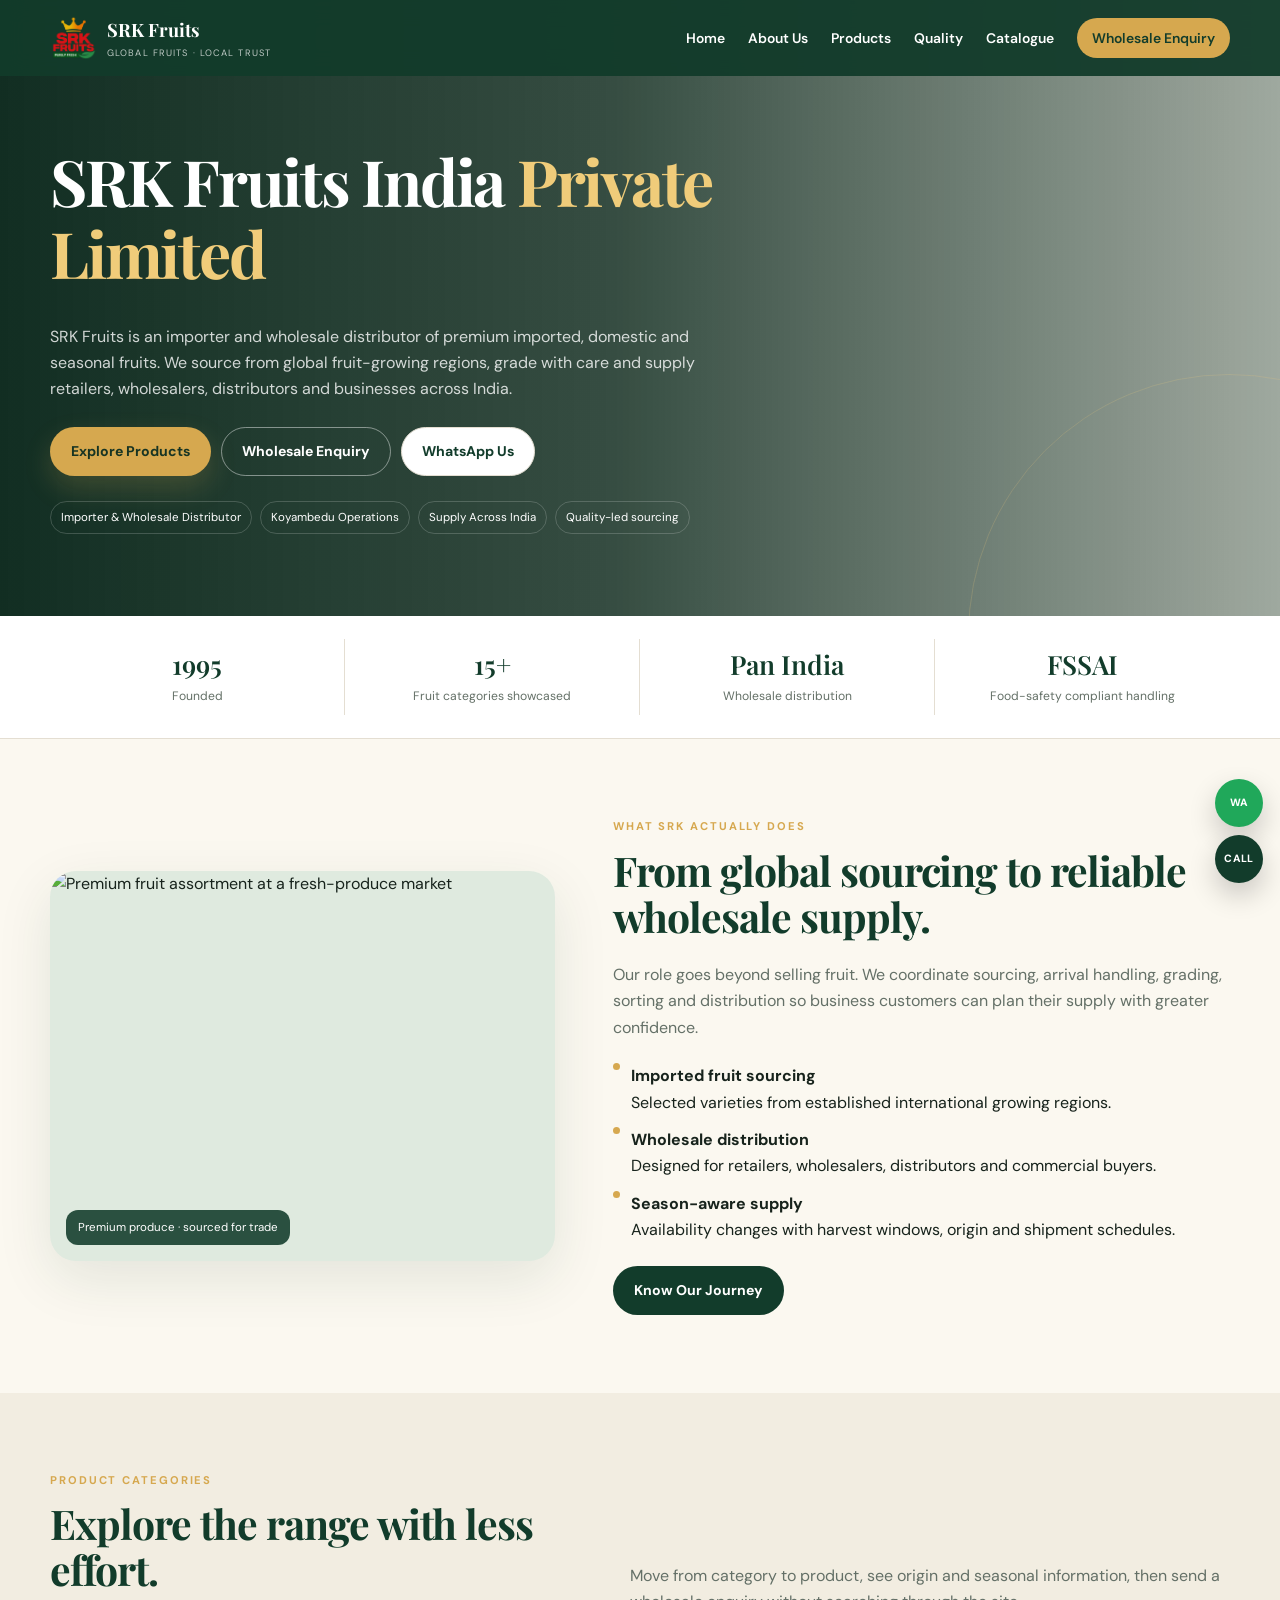
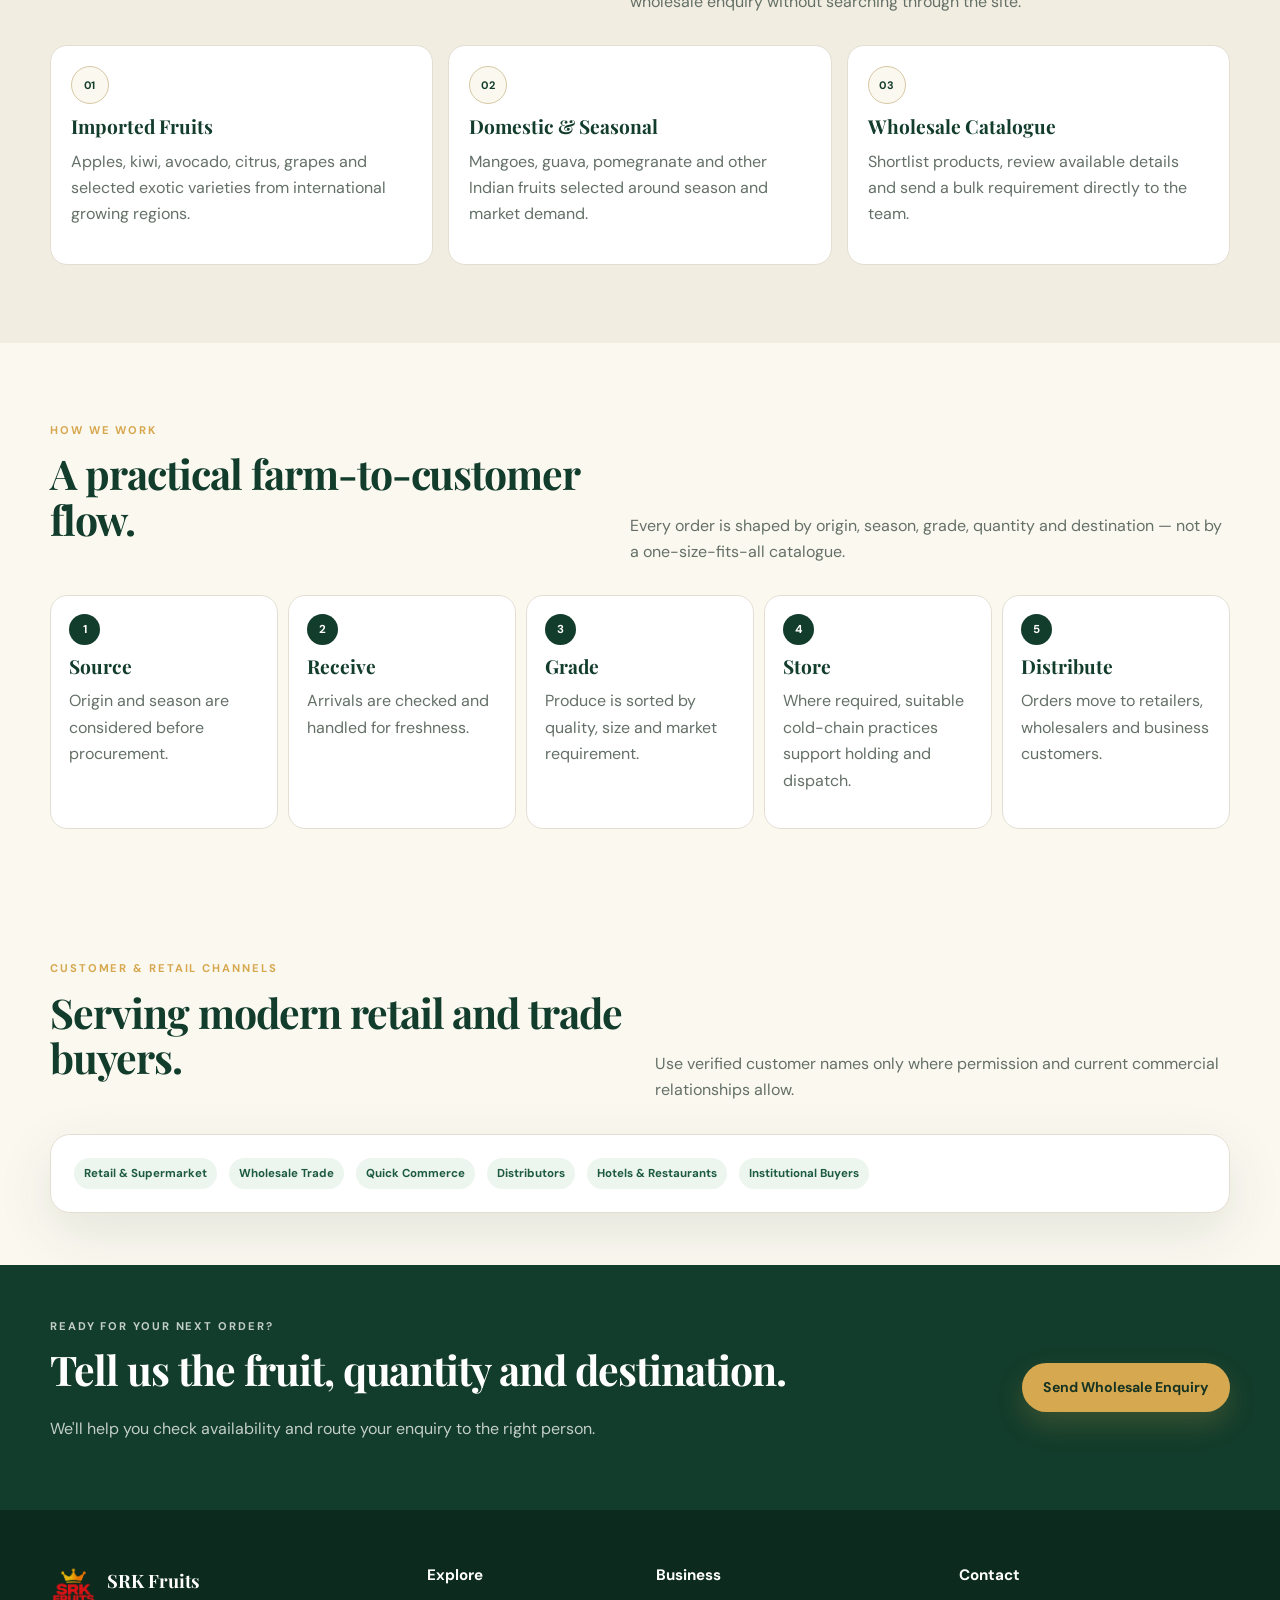
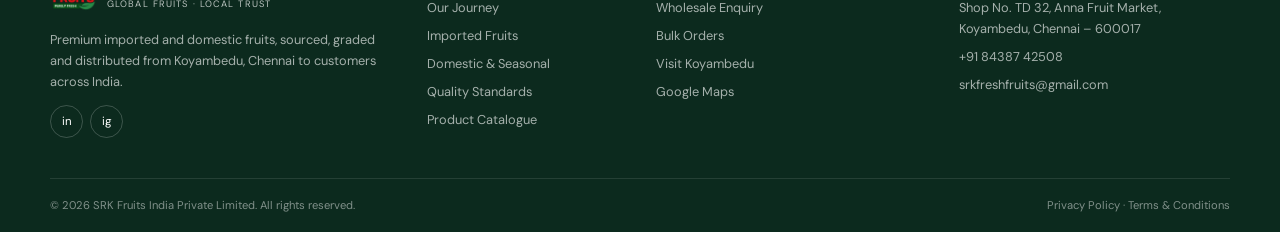
==== index.html @ 696b1a84 "inital commit" ====
<!doctype html><html lang="en"><head><meta charset="utf-8"><meta name="viewport" content="width=device-width,initial-scale=1"><title>Premium Fruit Importer & Wholesale Distributor | SRK Fruits India</title><meta name="description" content="SRK Fruits India Private Limited — premium imported and domestic fruit importer and wholesale distributor from Koyambedu, Chennai."><link rel="stylesheet" href="css.css"><script type="application/ld+json">{"@context":"https://schema.org","@type":"Organization","name":"SRK Fruits India Private Limited","url":"https://srkfreshfruits.com/","email":"srkfreshfruits@gmail.com","telephone":"+91 84387 42508","foundingDate":"1995","address":{"@type":"PostalAddress","streetAddress":"Shop No. TD 32, Anna Fruit Market, Koyambedu","addressLocality":"Chennai","postalCode":"600017","addressRegion":"Tamil Nadu","addressCountry":"IN"},"sameAs":["https://www.linkedin.com/company/srk-fruits/","https://www.instagram.com/srkfreshfruits/"]}</script></head><body>
<header class="header" id="header">
 <div class="container nav">
  <a class="logo" href="index.html"><img src="assets/srk_logo.png" alt="SRK Fruits India logo"><div><strong>SRK Fruits</strong><span>Global Fruits · Local Trust</span></div></a>
  <button class="menu" id="menu" aria-label="Open menu">MENU</button>
  <nav class="links" id="links">
   <a href="index.html">Home</a><a href="about.html">About Us</a><a href="products.html">Products</a><a href="quality.html">Quality</a><a href="catalogue.html">Catalogue</a><a href="contact.html" class="nav-cta">Wholesale Enquiry</a>
  </nav>
 </div>
</header>
<main>
<section class="hero">
 <div class="container">
     
  <h1 class="reveal">SRK Fruits India <em>Private Limited</em> </h1>
  
  <p class="lead reveal">SRK Fruits is an importer and wholesale distributor of premium imported, domestic and seasonal fruits. We source from global fruit-growing regions, grade with care and supply retailers, wholesalers, distributors and businesses across India.</p>
  <div class="hero-actions reveal"><a class="btn btn-primary" href="products.html">Explore Products</a><a class="btn btn-outline" href="contact.html">Wholesale Enquiry</a><a class="btn btn-light" href="https://wa.me/918438742508?text=Hello%20SRK%20Fruits%2C%20I%20need%20a%20fruit%20quotation." target="_blank" rel="noopener">WhatsApp Us</a></div>
  <div class="hero-meta reveal"><span>Importer & Wholesale Distributor</span><span>Koyambedu Operations</span><span>Supply Across India</span><span>Quality-led sourcing</span></div>
 </div>
</section>
<section class="stat-strip"><div class="container stats">
 <div class="stat"><strong>1995</strong><span>Founded</span></div><div class="stat"><strong>15+</strong><span>Fruit categories showcased</span></div><div class="stat"><strong>Pan India</strong><span>Wholesale distribution</span></div><div class="stat"><strong>FSSAI</strong><span>Food-safety compliant handling</span></div>
</div></section>
<section class="section"><div class="container feature">
 <div class="photo-panel reveal float-in"><img src="https://p2.piqsels.com/preview/326/394/519/fruit-market-red-green-organic.jpg" alt="Premium fruit assortment at a fresh-produce market" loading="lazy"><div class="photo-caption">Premium produce · sourced for trade</div></div>
 <div class="reveal"><p class="eyebrow">What SRK actually does</p><h2>From global sourcing to reliable wholesale supply.</h2><p>Our role goes beyond selling fruit. We coordinate sourcing, arrival handling, grading, sorting and distribution so business customers can plan their supply with greater confidence.</p><ul class="checks"><li><b></b><span><strong>Imported fruit sourcing</strong><br>Selected varieties from established international growing regions.</span></li><li><b></b><span><strong>Wholesale distribution</strong><br>Designed for retailers, wholesalers, distributors and commercial buyers.</span></li><li><b></b><span><strong>Season-aware supply</strong><br>Availability changes with harvest windows, origin and shipment schedules.</span></li></ul><a class="btn btn-dark" href="about.html">Know Our Journey</a></div>
 </div></section>
<section class="section alt"><div class="container"><div class="section-head"><div><p class="eyebrow">Product categories</p><h2>Explore the range with less effort.</h2></div><p class="lead">Move from category to product, see origin and seasonal information, then send a wholesale enquiry without searching through the site.</p></div>
 <div class="icon-grid"><a class="icon-card reveal" href="products.html#imported"><div class="icon">01</div><h3>Imported Fruits</h3><p>Apples, kiwi, avocado, citrus, grapes and selected exotic varieties from international growing regions.</p></a><a class="icon-card reveal" href="products.html#domestic"><div class="icon">02</div><h3>Domestic & Seasonal</h3><p>Mangoes, guava, pomegranate and other Indian fruits selected around season and market demand.</p></a><a class="icon-card reveal" href="catalogue.html"><div class="icon">03</div><h3>Wholesale Catalogue</h3><p>Shortlist products, review available details and send a bulk requirement directly to the team.</p></a></div>
 </div></section>
<section class="section"><div class="container"><div class="section-head"><div><p class="eyebrow">How we work</p><h2>A practical farm-to-customer flow.</h2></div><p class="lead">Every order is shaped by origin, season, grade, quantity and destination — not by a one-size-fits-all catalogue.</p></div><div class="process"><div class="step reveal"><i>1</i><h3>Source</h3><p>Origin and season are considered before procurement.</p></div><div class="step reveal"><i>2</i><h3>Receive</h3><p>Arrivals are checked and handled for freshness.</p></div><div class="step reveal"><i>3</i><h3>Grade</h3><p>Produce is sorted by quality, size and market requirement.</p></div><div class="step reveal"><i>4</i><h3>Store</h3><p>Where required, suitable cold-chain practices support holding and dispatch.</p></div><div class="step reveal"><i>5</i><h3>Distribute</h3><p>Orders move to retailers, wholesalers and business customers.</p></div></div></div></section>
<section class="section compact"><div class="container"><div class="section-head"><div><p class="eyebrow">Customer & retail channels</p><h2>Serving modern retail and trade buyers.</h2></div><p class="lead">Use verified customer names only where permission and current commercial relationships allow.</p></div><div class="card card-pad"><div style="display:flex;flex-wrap:wrap;gap:12px;align-items:center"><span class="badge">Retail & Supermarket</span><span class="badge">Wholesale Trade</span><span class="badge">Quick Commerce</span><span class="badge">Distributors</span><span class="badge">Hotels & Restaurants</span><span class="badge">Institutional Buyers</span></div></div></div></section><section class="split-band section compact"><div class="container feature" style="grid-template-columns:1fr auto;gap:35px"><div><p class="eyebrow">Ready for your next order?</p><h2>Tell us the fruit, quantity and destination.</h2><p>We'll help you check availability and route your enquiry to the right person.</p></div><div><a class="btn btn-primary" href="contact.html">Send Wholesale Enquiry</a></div></div></section>
</main>
<footer class="footer">
 <div class="container">
  <div class="footer-grid">
   <div><a class="logo" href="index.html"><img src="assets/srk_logo.png" alt="SRK Fruits logo"><div><strong>SRK Fruits</strong><span>Global Fruits · Local Trust</span></div></a><p style="margin-top:16px">Premium imported and domestic fruits, sourced, graded and distributed from Koyambedu, Chennai to customers across India.</p><div class="social"><a href="https://www.linkedin.com/company/srk-fruits/" target="_blank" rel="noopener">in</a><a href="https://www.instagram.com/srkfreshfruits/" target="_blank" rel="noopener">ig</a></div></div>
   <div><h4>Explore</h4><ul><li><a href="about.html">Our Journey</a></li><li><a href="products.html">Imported Fruits</a></li><li><a href="products.html#domestic">Domestic & Seasonal</a></li><li><a href="quality.html">Quality Standards</a></li><li><a href="catalogue.html">Product Catalogue</a></li></ul></div>
   <div><h4>Business</h4><ul><li><a href="contact.html">Wholesale Enquiry</a></li><li><a href="contact.html#bulk">Bulk Orders</a></li><li><a href="contact.html#location">Visit Koyambedu</a></li><li><a href="https://www.google.com/maps?q=Shop+No.+TD+32,+Anna+Fruit+Market,+Koyambedu,+Chennai+600017" target="_blank" rel="noopener">Google Maps</a></li></ul></div>
   <div><h4>Contact</h4><ul><li>Shop No. TD 32, Anna Fruit Market,<br>Koyambedu, Chennai – 600017</li><li><a href="tel:+918438742508">+91 84387 42508</a></li><li><a href="mailto:srkfreshfruits@gmail.com">srkfreshfruits@gmail.com</a></li></ul></div>
  </div>
  <div class="footer-bottom"><span>© <span id="year"></span> SRK Fruits India Private Limited. All rights reserved.</span><span><a href="privacy.html">Privacy Policy</a> · <a href="terms.html">Terms & Conditions</a></span></div>
 </div>
</footer>
<div class="float-actions"><a class="float wa" href="https://wa.me/918438742508?text=Hello%20SRK%20Fruits%2C%20I%20would%20like%20to%20make%20a%20wholesale%20enquiry." target="_blank" rel="noopener" aria-label="WhatsApp">WA</a><a class="float call" href="tel:+918438742508" aria-label="Call">CALL</a></div>

<script>
const header=document.getElementById('header'); const menu=document.getElementById('menu'); const links=document.getElementById('links');
window.addEventListener('scroll',()=>header.classList.toggle('scrolled',scrollY>20),{passive:true});
menu?.addEventListener('click',()=>links.classList.toggle('open'));
document.querySelectorAll('.reveal').forEach(el=>{const o=new IntersectionObserver(es=>es.forEach(e=>{if(e.isIntersecting){e.target.classList.add('show');o.unobserve(e.target)}}),{threshold:.12});o.observe(el)});
document.getElementById('year').textContent=new Date().getFullYear();
</script>
</body></html>
---- css.css ----
@import url('https://fonts.googleapis.com/css2?family=DM+Sans:wght@400;500;600;700&family=Playfair+Display:wght@500;600;700&display=swap');

:root{
 --green:#123c2b;--green-2:#1d5b3f;--green-3:#2e7d58;--gold:#d6a84f;--gold-2:#f0cc7a;
 --cream:#fbf8f0;--cream-2:#f2ede1;--ink:#17231c;--muted:#647067;--white:#fff;--line:#e4ded2;
 --shadow:0 18px 55px rgba(18,60,43,.10);--radius:20px;--max:1180px
}
*{box-sizing:border-box}html{scroll-behavior:smooth}body{margin:0;background:var(--cream);color:var(--ink);font-family:"DM Sans",system-ui,sans-serif;line-height:1.65;overflow-x:hidden}
main{animation:pageIn .65s ease both}body:before{content:"";position:fixed;inset:0;pointer-events:none;opacity:.035;background-image:radial-gradient(#123c2b .6px,transparent .6px);background-size:16px 16px;z-index:-1}
img{max-width:100%;display:block}a{text-decoration:none;color:inherit}.container{width:min(var(--max),calc(100% - 40px));margin:auto}
/* Type is intentionally restrained for a more premium, editorial look. */
h1,h2,h3,h4{font-family:"Playfair Display",Georgia,serif;line-height:1.12;color:var(--green);margin:0 0 .55em}
h1{font-size:clamp(2.45rem,5vw,4.35rem);letter-spacing:-.035em}h2{font-size:clamp(1.85rem,3.2vw,2.65rem);letter-spacing:-.025em}h3{font-size:1.2rem}p{margin:.2em 0 1em;color:var(--muted)}
.eyebrow{text-transform:uppercase;letter-spacing:.17em;font-size:.7rem;font-weight:700;color:var(--gold);margin:0 0 .75rem}.section{padding:78px 0}.section.compact{padding:52px 0}.alt{background:var(--cream-2)}
.center{text-align:center}.lead{font-size:1rem;max-width:720px}.small{font-size:.84rem}.muted{color:var(--muted)}
.btn{display:inline-flex;align-items:center;justify-content:center;gap:8px;padding:12px 20px;border-radius:999px;font-weight:700;font-size:.88rem;border:1px solid transparent;transition:transform .25s ease,box-shadow .25s ease,background .25s ease}
.btn:hover{transform:translateY(-3px)}.btn-primary{background:var(--gold);color:#173423;box-shadow:0 12px 28px rgba(214,168,79,.2)}.btn-primary:hover{box-shadow:0 16px 32px rgba(214,168,79,.28)}.btn-dark{background:var(--green);color:#fff}.btn-outline{border-color:rgba(255,255,255,.45);color:#fff}.btn-light{background:#fff;color:var(--green);border-color:var(--line)}
.badge{display:inline-flex;align-items:center;padding:6px 10px;border-radius:999px;background:#edf5ef;color:var(--green-2);font-size:.72rem;font-weight:700}
/* Header */
.header{position:fixed;top:0;left:0;right:0;z-index:1000;background:rgba(18,60,43,.95);backdrop-filter:blur(12px);transition:background .3s,box-shadow .3s,transform .3s}.header.scrolled{background:rgba(251,248,240,.96);box-shadow:0 8px 28px rgba(0,0,0,.07)}
.nav{height:76px;display:flex;align-items:center;justify-content:space-between;gap:25px}.logo{display:flex;align-items:center;gap:9px;color:#fff}.header.scrolled .logo{color:var(--green)}.logo img{width:48px;height:48px;object-fit:contain}.logo strong{font-family:"Playfair Display";font-size:1.15rem}.logo span{display:block;font-size:.58rem;letter-spacing:.12em;text-transform:uppercase;opacity:.72}
.links{display:flex;align-items:center;gap:23px;color:#fff;font-weight:600;font-size:.87rem}.header.scrolled .links{color:var(--green)}.links a{position:relative}.links a:not(.nav-cta):after{content:"";position:absolute;left:0;right:100%;bottom:-6px;height:1.5px;background:var(--gold);transition:.25s}.links a:hover:after{right:0}.nav-cta{padding:9px 15px;border-radius:999px;background:var(--gold);color:var(--green)!important}
.menu{display:none;border:0;background:none;color:#fff;font:700 .7rem "DM Sans";letter-spacing:.12em;text-transform:uppercase;padding:8px}.header.scrolled .menu{color:var(--green)}
/* Hero */
.hero{position:relative;padding:145px 0 82px;background:linear-gradient(90deg,rgba(10,39,27,.97) 0%,rgba(10,39,27,.82) 48%,rgba(10,39,27,.38) 100%),url('https://p2.piqsels.com/preview/326/394/519/fruit-market-red-green-organic.jpg') center/cover no-repeat;min-height:610px;display:flex;align-items:center;overflow:hidden}
.hero:after{content:"";position:absolute;width:520px;height:520px;border:1px solid rgba(240,204,122,.18);border-radius:50%;right:-210px;bottom:-280px;animation:spinSlow 22s linear infinite}.hero .container{position:relative;z-index:1}.hero .eyebrow{color:var(--gold-2)}.hero h1{color:#fff;max-width:730px}.hero h1 em{color:var(--gold-2);font-style:normal}.hero p{color:rgba(255,255,255,.8);max-width:670px}.hero-actions{display:flex;gap:10px;flex-wrap:wrap;margin-top:24px}.hero-meta{display:flex;flex-wrap:wrap;gap:8px;margin-top:25px}.hero-meta span{padding:6px 10px;border:1px solid rgba(255,255,255,.18);border-radius:999px;color:#fff;font-size:.72rem}
/* Grids/cards */
.grid{display:grid;gap:22px}.grid-2{grid-template-columns:repeat(2,1fr)}.grid-3{grid-template-columns:repeat(3,1fr)}.grid-4{grid-template-columns:repeat(4,1fr)}
.card{background:#fff;border:1px solid var(--line);border-radius:var(--radius);box-shadow:var(--shadow);overflow:hidden;transition:transform .35s ease,box-shadow .35s ease}.card:hover{transform:translateY(-5px);box-shadow:0 24px 65px rgba(18,60,43,.14)}.card-pad{padding:23px}.card p:last-child{margin-bottom:0}
.section-head{display:flex;justify-content:space-between;align-items:end;gap:25px;margin-bottom:30px}.section-head .lead{margin:0;max-width:600px}
.stat-strip{background:#fff;border-bottom:1px solid var(--line)}.stats{display:grid;grid-template-columns:repeat(4,1fr);padding:23px 0}.stat{padding:7px 18px;text-align:center;border-right:1px solid var(--line)}.stat:last-child{border:0}.stat strong{display:block;font:600 1.65rem "Playfair Display";color:var(--green)}.stat span{font-size:.76rem;color:var(--muted)}
.feature{display:grid;grid-template-columns:.9fr 1.1fr;gap:58px;align-items:center}.photo-panel{min-height:390px;border-radius:26px;overflow:hidden;position:relative;background:#dfeadf;box-shadow:var(--shadow)}.photo-panel img{width:100%;height:100%;object-fit:cover;transition:transform .8s cubic-bezier(.2,.7,.2,1)}.photo-panel:hover img{transform:scale(1.045)}.photo-panel .photo-caption{position:absolute;bottom:16px;left:16px;background:rgba(18,60,43,.88);color:#fff;padding:8px 12px;border-radius:12px;font-size:.72rem}
.checks{display:grid;gap:11px;margin:22px 0;padding:0;list-style:none}.checks li{display:flex;gap:11px;align-items:flex-start}.checks b{width:7px;height:7px;border-radius:50%;background:var(--gold);display:block;flex:0 0 7px;margin-top:.55em;font-size:0}
.icon-grid{display:grid;grid-template-columns:repeat(3,1fr);gap:15px}.icon-card{padding:20px;border:1px solid var(--line);border-radius:17px;background:#fff;transition:transform .3s,box-shadow .3s,border-color .3s}.icon-card:hover{transform:translateY(-5px);box-shadow:var(--shadow);border-color:#d7c7a4}.icon{width:38px;height:38px;border-radius:50%;border:1px solid #d7c7a4;background:#fbf8f0;display:grid;place-items:center;color:var(--green);font-size:.68rem;font-weight:700;letter-spacing:.08em;margin-bottom:12px}
.split-band{background:var(--green);color:#fff}.split-band h2{color:#fff}.split-band p{color:rgba(255,255,255,.75)}
/* Products */
.product-card{background:#fff;border:1px solid var(--line);border-radius:18px;overflow:hidden;transition:transform .35s,box-shadow .35s}.product-card:hover{transform:translateY(-6px);box-shadow:var(--shadow)}.product-img{height:205px;background:#f7f3e8;display:grid;place-items:center;position:relative;overflow:hidden}.product-img img{width:100%;height:100%;object-fit:cover;transition:transform .7s}.product-card:hover .product-img img{transform:scale(1.05)}.origin{position:absolute;top:11px;left:11px;background:rgba(18,60,43,.92);color:#fff;border-radius:999px;padding:5px 8px;font-size:.65rem;font-weight:700}.product-body{padding:16px}.product-body h3{font-size:1.08rem;margin-bottom:4px}.product-meta{display:flex;justify-content:space-between;gap:10px;font-size:.72rem;color:var(--muted);margin:7px 0 12px}.filters{display:flex;gap:8px;flex-wrap:wrap;margin-bottom:22px}.filter{border:1px solid var(--line);background:#fff;border-radius:999px;padding:7px 12px;cursor:pointer;font:600 .75rem "DM Sans";color:var(--green);transition:.2s}.filter.active{background:var(--green);color:#fff;border-color:var(--green)}
.country{padding:22px;border-radius:17px;background:#fff;border:1px solid var(--line);text-align:center}.country strong{display:block;color:var(--green);font-size:.98rem}.country span{font-size:.74rem;color:var(--muted)}
.process{display:grid;grid-template-columns:repeat(5,1fr);gap:10px}.step{padding:18px;background:#fff;border:1px solid var(--line);border-radius:17px;position:relative}.step i{display:grid;place-items:center;width:31px;height:31px;border-radius:50%;background:var(--green);color:#fff;font-style:normal;font-weight:700;font-size:.72rem;margin-bottom:11px}
/* About timeline */
.journey{position:relative;margin-top:20px}.journey:before{content:"";position:absolute;left:18px;top:10px;bottom:10px;width:1px;background:#d8c9aa}.journey-item{position:relative;padding:0 0 28px 58px}.journey-item:last-child{padding-bottom:0}.journey-dot{position:absolute;left:11px;top:4px;width:15px;height:15px;border-radius:50%;background:var(--gold);box-shadow:0 0 0 6px var(--cream)}.journey-year{font-size:.7rem;letter-spacing:.14em;text-transform:uppercase;color:var(--gold);font-weight:700;margin-bottom:4px}.quote{border-left:2px solid var(--gold);padding:4px 0 4px 20px;margin:24px 0;font-family:"Playfair Display";font-size:1.35rem;line-height:1.45;color:var(--green)}
/* Forms/contact */
.page-hero{padding:130px 0 58px;background:linear-gradient(135deg,#123c2b,#215e42);color:#fff}.page-hero h1{color:#fff;font-size:clamp(2.35rem,4.5vw,3.8rem)}.page-hero p{color:rgba(255,255,255,.77);max-width:680px}.contact-grid{display:grid;grid-template-columns:.8fr 1.2fr;gap:26px}.contact-list{display:grid;gap:12px}.contact-item{padding:17px;border:1px solid var(--line);background:#fff;border-radius:15px}.contact-item b{display:block;color:var(--green);margin-bottom:3px}.form{background:#fff;border:1px solid var(--line);border-radius:22px;padding:25px;box-shadow:var(--shadow)}label{font-size:.76rem;font-weight:700;color:var(--green);display:block;margin-bottom:5px}input,select,textarea{width:100%;padding:12px 13px;border:1px solid #d8d4c9;border-radius:11px;background:#fff;font:inherit;outline:none}input:focus,select:focus,textarea:focus{border-color:var(--green-2);box-shadow:0 0 0 3px rgba(46,125,88,.1)}.field{margin-bottom:14px}.form-row{display:grid;grid-template-columns:1fr 1fr;gap:13px}.map{border:0;width:100%;height:370px;border-radius:20px;display:block}
/* Footer */
.footer{background:#0c2a1e;color:#fff;padding:55px 0 0}.footer-grid{display:grid;grid-template-columns:1.4fr .8fr 1.1fr 1.1fr;gap:32px}.footer h4{color:#fff;font:700 .95rem "DM Sans";margin-bottom:12px}.footer p,.footer li{color:rgba(255,255,255,.63);font-size:.8rem}.footer ul{list-style:none;padding:0;margin:0;display:grid;gap:7px}.footer a:hover{color:var(--gold-2)}.footer-bottom{margin-top:40px;padding:17px 0;border-top:1px solid rgba(255,255,255,.1);display:flex;justify-content:space-between;gap:15px;font-size:.7rem;color:rgba(255,255,255,.48)}.social{display:flex;gap:7px}.social a{width:33px;height:33px;border:1px solid rgba(255,255,255,.2);border-radius:50%;display:grid;place-items:center;font-size:.72rem}
.float-actions{position:fixed;right:17px;bottom:17px;z-index:900;display:grid;gap:8px}.float{width:48px;height:48px;border-radius:50%;display:grid;place-items:center;color:#fff;box-shadow:0 12px 28px rgba(0,0,0,.2);font-weight:800;font-size:.66rem;letter-spacing:.04em;transition:transform .25s}.float:hover{transform:translateY(-3px)}.wa{background:#20a85a}.call{background:var(--green)}
.notice{padding:12px 15px;border-radius:12px;background:#fff8e6;border:1px solid #efd99f;color:#6c5520;font-size:.82rem}
/* Animation system */
.reveal{opacity:0;transform:translateY(22px);transition:opacity .7s ease,transform .7s cubic-bezier(.2,.7,.2,1)}.reveal.show{opacity:1;transform:none}.reveal:nth-child(2){transition-delay:.08s}.reveal:nth-child(3){transition-delay:.16s}.reveal:nth-child(4){transition-delay:.24s}
.float-in{animation:floatIn 1s cubic-bezier(.2,.8,.2,1) both}.pulse-soft{animation:pulseSoft 3.5s ease-in-out infinite}.shine{position:relative;overflow:hidden}.shine:after{content:"";position:absolute;inset:-40% -20%;background:linear-gradient(100deg,transparent 40%,rgba(255,255,255,.16) 50%,transparent 60%);transform:translateX(-120%);animation:shine 5s ease-in-out infinite}
@keyframes pageIn{from{opacity:0}to{opacity:1}}@keyframes floatIn{from{opacity:0;transform:translateY(25px)}to{opacity:1;transform:none}}@keyframes pulseSoft{0%,100%{box-shadow:0 0 0 0 rgba(214,168,79,.18)}50%{box-shadow:0 0 0 10px rgba(214,168,79,0)}}@keyframes shine{0%,55%{transform:translateX(-120%)}75%,100%{transform:translateX(120%)}}@keyframes spinSlow{to{transform:rotate(360deg)}}
@media(max-width:900px){.links{position:absolute;top:76px;left:0;right:0;background:var(--green);display:none;flex-direction:column;align-items:stretch;padding:17px}.links.open{display:flex}.links a{padding:9px 14px}.menu{display:block}.stats,.grid-4{grid-template-columns:repeat(2,1fr)}.feature,.contact-grid{grid-template-columns:1fr}.icon-grid,.grid-3{grid-template-columns:repeat(2,1fr)}.process{grid-template-columns:repeat(2,1fr)}}
@media(max-width:600px){.container{width:min(var(--max),calc(100% - 28px))}.section{padding:58px 0}.hero{padding:125px 0 68px;min-height:650px;background-position:62% center}.hero-actions .btn{width:100%}.stats,.grid-2,.grid-3,.icon-grid,.form-row,.footer-grid,.process{grid-template-columns:1fr}.stat{border-right:0;border-bottom:1px solid var(--line);padding:14px}.stat:last-child{border-bottom:0}.section-head{display:block}.photo-panel{min-height:300px}.footer-bottom{display:block}.footer-bottom>*{display:block;margin-bottom:7px}.map{height:300px}.page-hero{padding-top:115px}}
@media(prefers-reduced-motion:reduce){*,*:before,*:after{animation:none!important;transition:none!important;scroll-behavior:auto!important}}
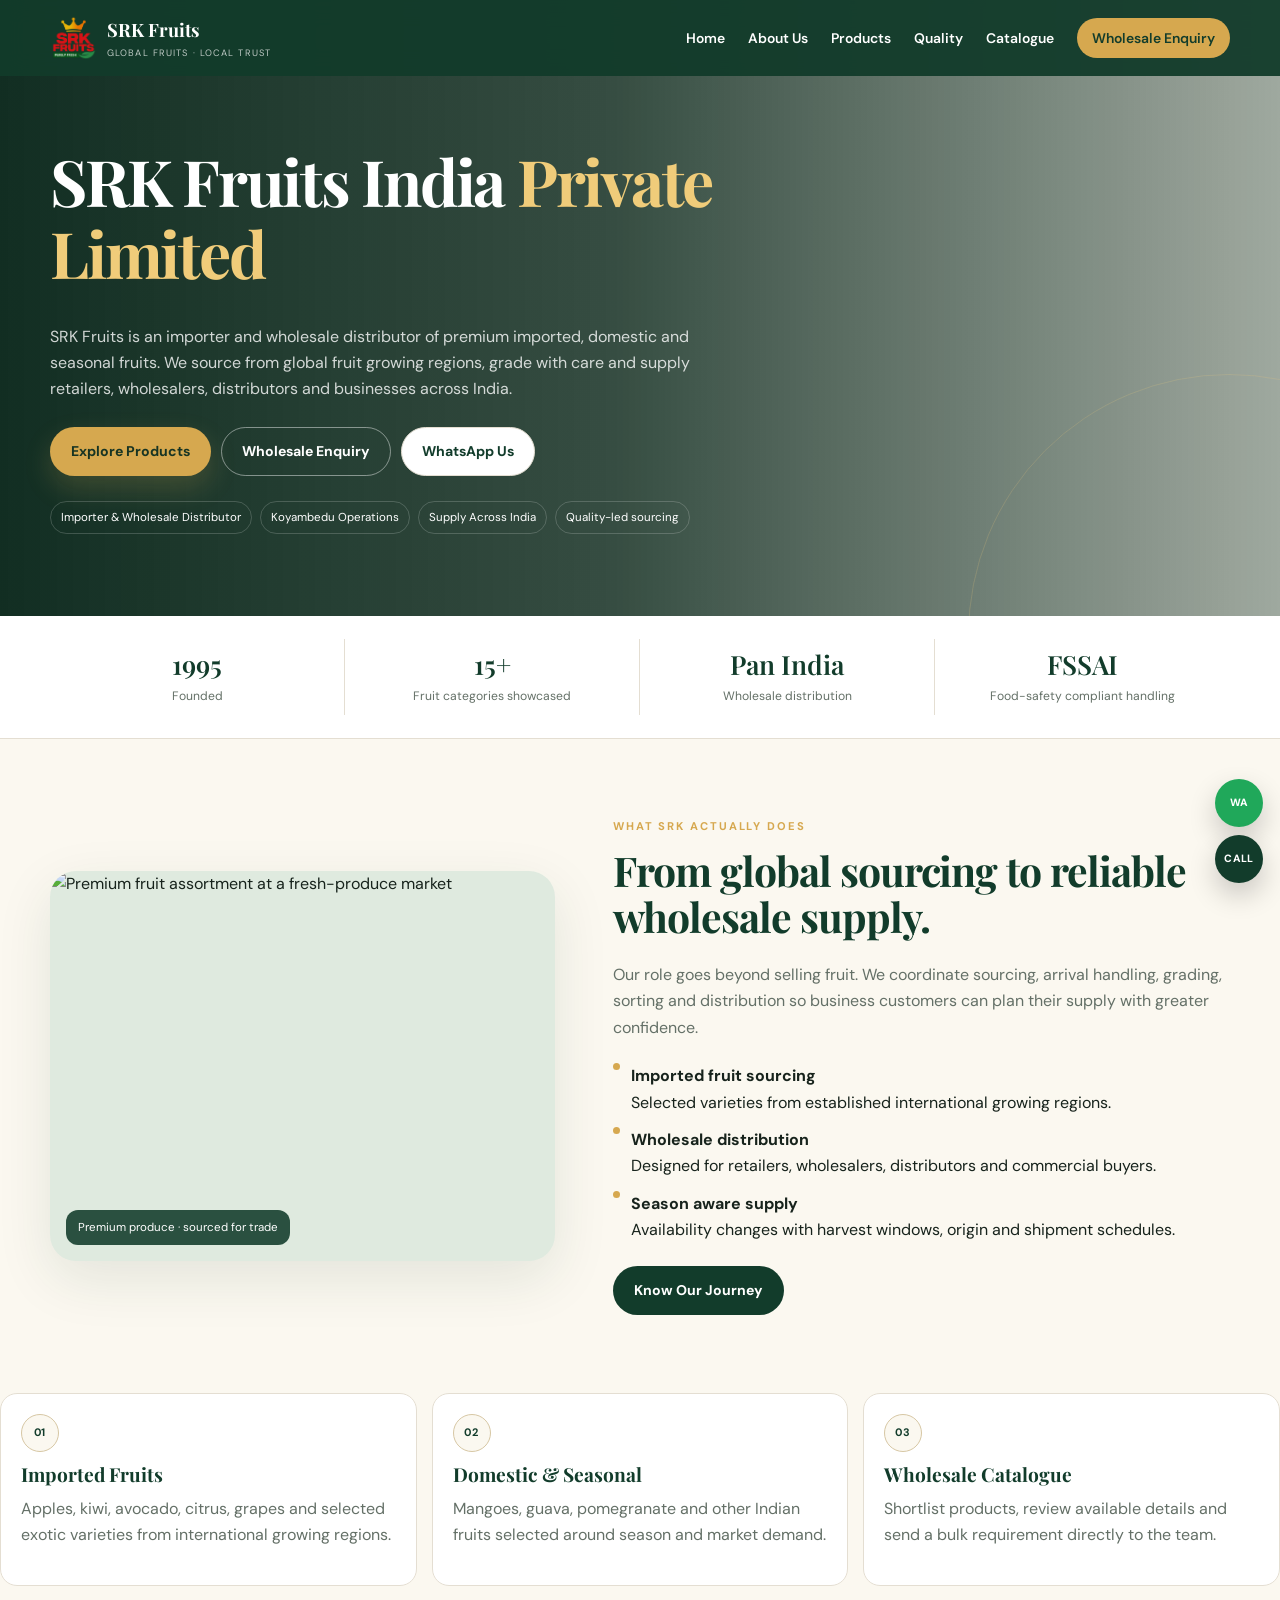
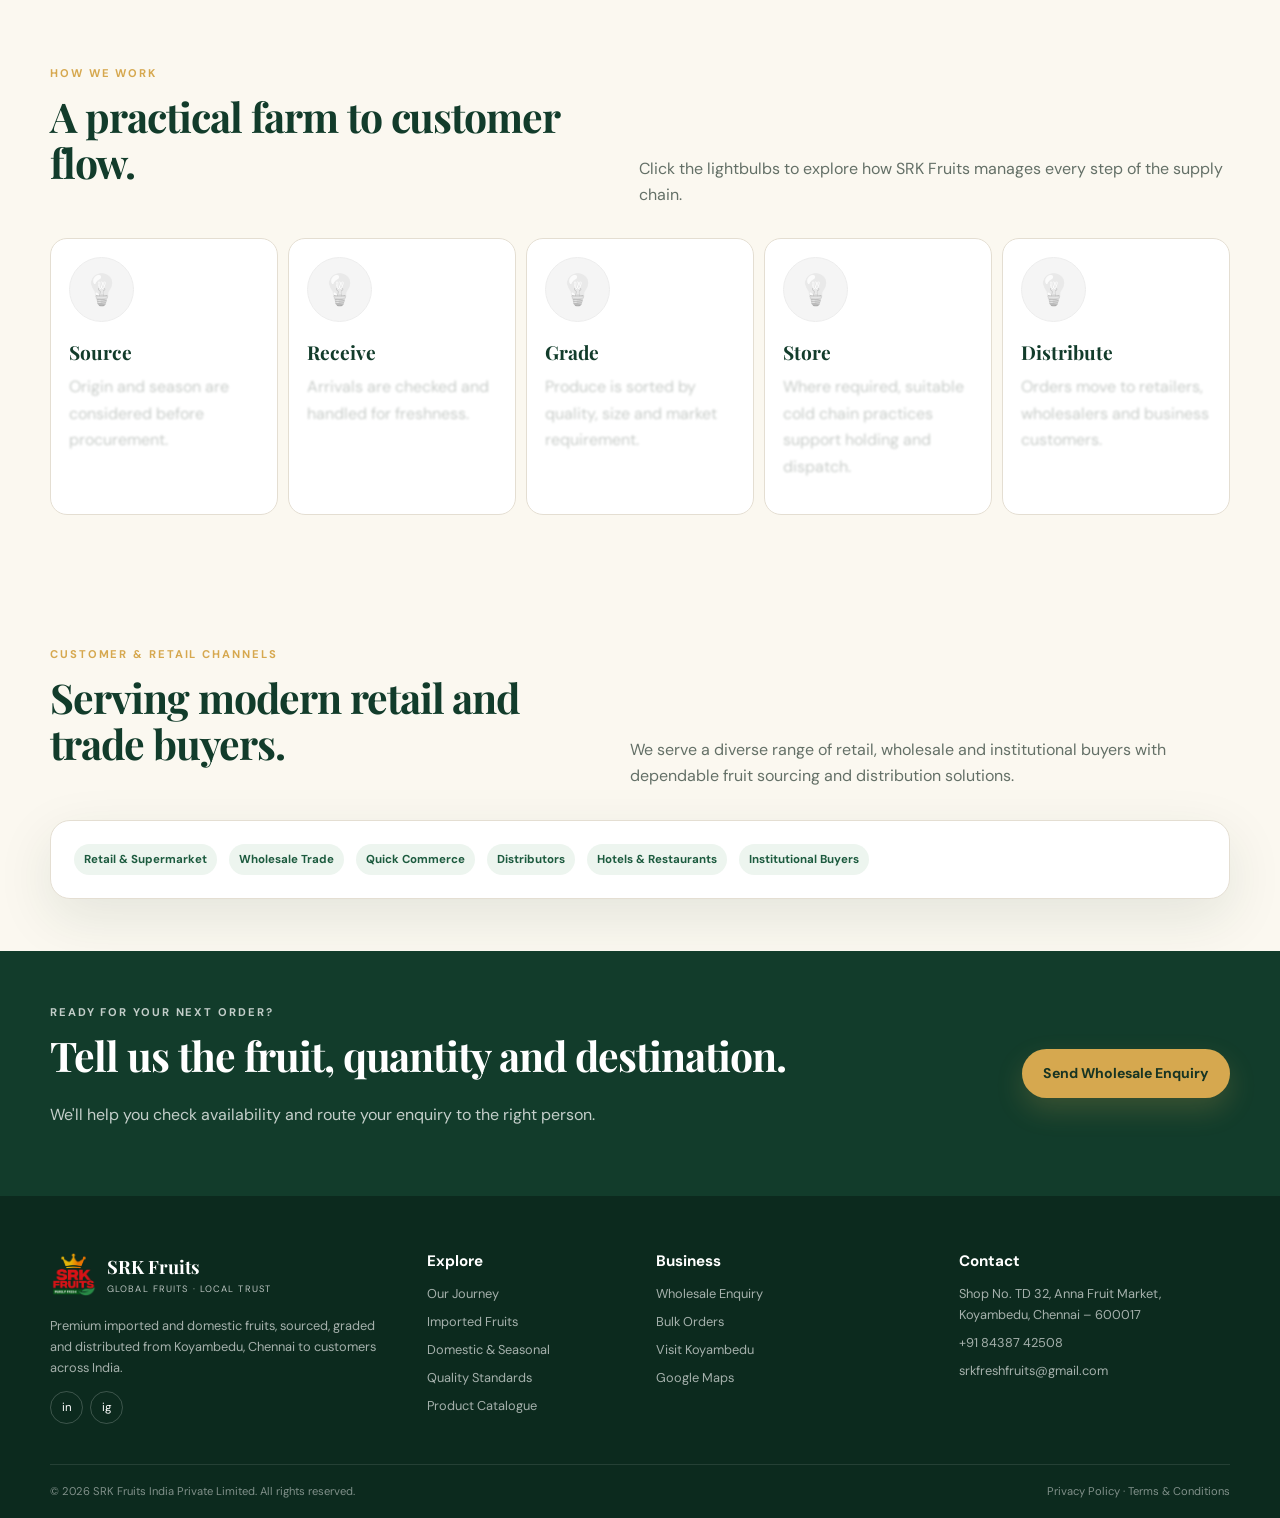
==== commit b1773135: "changes in animation and photo" ====
--- a/index.html
+++ b/index.html
@@ -1,4 +1,11 @@
-<!doctype html><html lang="en"><head><meta charset="utf-8"><meta name="viewport" content="width=device-width,initial-scale=1"><title>Premium Fruit Importer & Wholesale Distributor | SRK Fruits India</title><meta name="description" content="SRK Fruits India Private Limited — premium imported and domestic fruit importer and wholesale distributor from Koyambedu, Chennai."><link rel="stylesheet" href="css.css"><script type="application/ld+json">{"@context":"https://schema.org","@type":"Organization","name":"SRK Fruits India Private Limited","url":"https://srkfreshfruits.com/","email":"srkfreshfruits@gmail.com","telephone":"+91 84387 42508","foundingDate":"1995","address":{"@type":"PostalAddress","streetAddress":"Shop No. TD 32, Anna Fruit Market, Koyambedu","addressLocality":"Chennai","postalCode":"600017","addressRegion":"Tamil Nadu","addressCountry":"IN"},"sameAs":["https://www.linkedin.com/company/srk-fruits/","https://www.instagram.com/srkfreshfruits/"]}</script></head><body>
+<!doctype html><html lang="en"><head><meta charset="utf-8"><meta name="viewport" content="width=device-width,initial-scale=1"><title>Premium Fruit Importer & Wholesale Distributor | SRK Fruits India</title><meta name="description" content="SRK Fruits India Private Limited — premium imported and domestic fruit importer and wholesale distributor from Koyambedu, Chennai."><link rel="stylesheet" href="css.css"><script type="application/ld+json">{"@context":"https://schema.org","@type":"Organization","name":"SRK Fruits India Private Limited","url":"https://srkfreshfruits.com/","email":"srkfreshfruits@gmail.com","telephone":"+91 84387 42508","foundingDate":"1995","address":{"@type":"PostalAddress","streetAddress":"Shop No. TD 32, Anna Fruit Market, Koyambedu","addressLocality":"Chennai","postalCode":"600017","addressRegion":"Tamil Nadu","addressCountry":"IN"},"sameAs":["https://www.linkedin.com/company/srk-fruits/","https://www.instagram.com/srkfreshfruits/"]}</script></head>
+<body>
+    <!-- Window Opening Animation -->
+<div class="window-opening" id="windowOpening">
+  <div class="window-panel window-left"></div>
+  <div class="window-panel window-right"></div>
+  <div class="window-title">SRK FRESH FRUITS</div>
+</div>
 <header class="header" id="header">
  <div class="container nav">
   <a class="logo" href="index.html"><img src="assets/srk_logo.png" alt="SRK Fruits India logo"><div><strong>SRK Fruits</strong><span>Global Fruits · Local Trust</span></div></a>
@@ -14,7 +21,7 @@
      
   <h1 class="reveal">SRK Fruits India <em>Private Limited</em> </h1>
   
-  <p class="lead reveal">SRK Fruits is an importer and wholesale distributor of premium imported, domestic and seasonal fruits. We source from global fruit-growing regions, grade with care and supply retailers, wholesalers, distributors and businesses across India.</p>
+  <p class="lead reveal">SRK Fruits is an importer and wholesale distributor of premium imported, domestic and seasonal fruits. We source from global fruit growing regions, grade with care and supply retailers, wholesalers, distributors and businesses across India.</p>
   <div class="hero-actions reveal"><a class="btn btn-primary" href="products.html">Explore Products</a><a class="btn btn-outline" href="contact.html">Wholesale Enquiry</a><a class="btn btn-light" href="https://wa.me/918438742508?text=Hello%20SRK%20Fruits%2C%20I%20need%20a%20fruit%20quotation." target="_blank" rel="noopener">WhatsApp Us</a></div>
   <div class="hero-meta reveal"><span>Importer & Wholesale Distributor</span><span>Koyambedu Operations</span><span>Supply Across India</span><span>Quality-led sourcing</span></div>
  </div>
@@ -24,13 +31,95 @@
 </div></section>
 <section class="section"><div class="container feature">
  <div class="photo-panel reveal float-in"><img src="https://p2.piqsels.com/preview/326/394/519/fruit-market-red-green-organic.jpg" alt="Premium fruit assortment at a fresh-produce market" loading="lazy"><div class="photo-caption">Premium produce · sourced for trade</div></div>
- <div class="reveal"><p class="eyebrow">What SRK actually does</p><h2>From global sourcing to reliable wholesale supply.</h2><p>Our role goes beyond selling fruit. We coordinate sourcing, arrival handling, grading, sorting and distribution so business customers can plan their supply with greater confidence.</p><ul class="checks"><li><b></b><span><strong>Imported fruit sourcing</strong><br>Selected varieties from established international growing regions.</span></li><li><b></b><span><strong>Wholesale distribution</strong><br>Designed for retailers, wholesalers, distributors and commercial buyers.</span></li><li><b></b><span><strong>Season-aware supply</strong><br>Availability changes with harvest windows, origin and shipment schedules.</span></li></ul><a class="btn btn-dark" href="about.html">Know Our Journey</a></div>
+ <div class="reveal"><p class="eyebrow">What SRK actually does</p><h2>From global sourcing to reliable wholesale supply.</h2><p>Our role goes beyond selling fruit. We coordinate sourcing, arrival handling, grading, sorting and distribution so business customers can plan their supply with greater confidence.</p><ul class="checks"><li><b></b><span><strong>Imported fruit sourcing</strong><br>Selected varieties from established international growing regions.</span></li><li><b></b><span><strong>Wholesale distribution</strong><br>Designed for retailers, wholesalers, distributors and commercial buyers.</span></li><li><b></b><span><strong>Season aware supply</strong><br>Availability changes with harvest windows, origin and shipment schedules.</span></li></ul><a class="btn btn-dark" href="about.html">Know Our Journey</a></div>
  </div></section>
-<section class="section alt"><div class="container"><div class="section-head"><div><p class="eyebrow">Product categories</p><h2>Explore the range with less effort.</h2></div><p class="lead">Move from category to product, see origin and seasonal information, then send a wholesale enquiry without searching through the site.</p></div>
+
  <div class="icon-grid"><a class="icon-card reveal" href="products.html#imported"><div class="icon">01</div><h3>Imported Fruits</h3><p>Apples, kiwi, avocado, citrus, grapes and selected exotic varieties from international growing regions.</p></a><a class="icon-card reveal" href="products.html#domestic"><div class="icon">02</div><h3>Domestic & Seasonal</h3><p>Mangoes, guava, pomegranate and other Indian fruits selected around season and market demand.</p></a><a class="icon-card reveal" href="catalogue.html"><div class="icon">03</div><h3>Wholesale Catalogue</h3><p>Shortlist products, review available details and send a bulk requirement directly to the team.</p></a></div>
  </div></section>
-<section class="section"><div class="container"><div class="section-head"><div><p class="eyebrow">How we work</p><h2>A practical farm-to-customer flow.</h2></div><p class="lead">Every order is shaped by origin, season, grade, quantity and destination — not by a one-size-fits-all catalogue.</p></div><div class="process"><div class="step reveal"><i>1</i><h3>Source</h3><p>Origin and season are considered before procurement.</p></div><div class="step reveal"><i>2</i><h3>Receive</h3><p>Arrivals are checked and handled for freshness.</p></div><div class="step reveal"><i>3</i><h3>Grade</h3><p>Produce is sorted by quality, size and market requirement.</p></div><div class="step reveal"><i>4</i><h3>Store</h3><p>Where required, suitable cold-chain practices support holding and dispatch.</p></div><div class="step reveal"><i>5</i><h3>Distribute</h3><p>Orders move to retailers, wholesalers and business customers.</p></div></div></div></section>
-<section class="section compact"><div class="container"><div class="section-head"><div><p class="eyebrow">Customer & retail channels</p><h2>Serving modern retail and trade buyers.</h2></div><p class="lead">Use verified customer names only where permission and current commercial relationships allow.</p></div><div class="card card-pad"><div style="display:flex;flex-wrap:wrap;gap:12px;align-items:center"><span class="badge">Retail & Supermarket</span><span class="badge">Wholesale Trade</span><span class="badge">Quick Commerce</span><span class="badge">Distributors</span><span class="badge">Hotels & Restaurants</span><span class="badge">Institutional Buyers</span></div></div></div></section><section class="split-band section compact"><div class="container feature" style="grid-template-columns:1fr auto;gap:35px"><div><p class="eyebrow">Ready for your next order?</p><h2>Tell us the fruit, quantity and destination.</h2><p>We'll help you check availability and route your enquiry to the right person.</p></div><div><a class="btn btn-primary" href="contact.html">Send Wholesale Enquiry</a></div></div></section>
+
+<section class="section">
+  <div class="container">
+
+    <div class="section-head">
+      <div>
+        <p class="eyebrow">How We Work</p>
+        <h2>A practical farm to customer flow.</h2>
+      </div>
+      <p class="lead">
+        Click the lightbulbs to explore how SRK Fruits
+        manages every step of the supply chain.
+      </p>
+    </div>
+
+    <div class="process">
+
+      <div class="step reveal">
+        <button class="process-bulb"
+                aria-label="Explore sourcing"
+                aria-pressed="false">
+          💡
+        </button>
+        <h3>Source</h3>
+        <p class="process-content">
+          Origin and season are considered before procurement.
+        </p>
+      </div>
+
+      <div class="step reveal">
+        <button class="process-bulb"
+                aria-label="Explore receiving"
+                aria-pressed="false">
+          💡
+        </button>
+        <h3>Receive</h3>
+        <p class="process-content">
+          Arrivals are checked and handled for freshness.
+        </p>
+      </div>
+
+      <div class="step reveal">
+        <button class="process-bulb"
+                aria-label="Explore grading"
+                aria-pressed="false">
+          💡
+        </button>
+        <h3>Grade</h3>
+        <p class="process-content">
+          Produce is sorted by quality, size and market requirement.
+        </p>
+      </div>
+
+      <div class="step reveal">
+        <button class="process-bulb"
+                aria-label="Explore storage"
+                aria-pressed="false">
+          💡
+        </button>
+        <h3>Store</h3>
+        <p class="process-content">
+          Where required, suitable cold chain practices
+          support holding and dispatch.
+        </p>
+      </div>
+
+      <div class="step reveal">
+        <button class="process-bulb"
+                aria-label="Explore distribution"
+                aria-pressed="false">
+          💡
+        </button>
+        <h3>Distribute</h3>
+        <p class="process-content">
+          Orders move to retailers, wholesalers and
+          business customers.
+        </p>
+      </div>
+
+    </div>
+  </div>
+</section>
+<section class="section compact"><div class="container"><div class="section-head"><div><p class="eyebrow">Customer & retail channels</p><h2>Serving modern retail and trade buyers.</h2></div><p class="lead"> We serve a diverse range of retail, wholesale and institutional
+  buyers with dependable fruit sourcing and distribution solutions.</p></div><div class="card card-pad"><div style="display:flex;flex-wrap:wrap;gap:12px;align-items:center"><span class="badge">Retail & Supermarket</span><span class="badge">Wholesale Trade</span><span class="badge">Quick Commerce</span><span class="badge">Distributors</span><span class="badge">Hotels & Restaurants</span><span class="badge">Institutional Buyers</span></div></div></div></section><section class="split-band section compact"><div class="container feature" style="grid-template-columns:1fr auto;gap:35px"><div><p class="eyebrow">Ready for your next order?</p><h2>Tell us the fruit, quantity and destination.</h2><p>We'll help you check availability and route your enquiry to the right person.</p></div><div><a class="btn btn-primary" href="contact.html">Send Wholesale Enquiry</a></div></div></section>
 </main>
 <footer class="footer">
  <div class="container">
@@ -51,5 +140,41 @@
 menu?.addEventListener('click',()=>links.classList.toggle('open'));
 document.querySelectorAll('.reveal').forEach(el=>{const o=new IntersectionObserver(es=>es.forEach(e=>{if(e.isIntersecting){e.target.classList.add('show');o.unobserve(e.target)}}),{threshold:.12});o.observe(el)});
 document.getElementById('year').textContent=new Date().getFullYear();
+
+
+document.querySelectorAll('.process-bulb').forEach(bulb => {
+
+    bulb.addEventListener('click', function () {
+
+        const step = this.closest('.step');
+
+        const isActive = this.classList.toggle('active');
+
+        step.classList.toggle('activated', isActive);
+
+        this.setAttribute('aria-pressed', isActive);
+
+    });
+
+});
+
+
+/* Window Opening Animation */
+
+window.addEventListener('load', function () {
+
+    const opening = document.getElementById('windowOpening');
+
+    if (!opening) return;
+
+    setTimeout(() => {
+        opening.classList.add('open');
+    }, 500);
+
+    setTimeout(() => {
+        opening.classList.add('finished');
+    }, 2100);
+
+});
 </script>
 </body></html>
--- a/css.css
+++ b/css.css
@@ -52,3 +52,299 @@
 @media(max-width:900px){.links{position:absolute;top:76px;left:0;right:0;background:var(--green);display:none;flex-direction:column;align-items:stretch;padding:17px}.links.open{display:flex}.links a{padding:9px 14px}.menu{display:block}.stats,.grid-4{grid-template-columns:repeat(2,1fr)}.feature,.contact-grid{grid-template-columns:1fr}.icon-grid,.grid-3{grid-template-columns:repeat(2,1fr)}.process{grid-template-columns:repeat(2,1fr)}}
 @media(max-width:600px){.container{width:min(var(--max),calc(100% - 28px))}.section{padding:58px 0}.hero{padding:125px 0 68px;min-height:650px;background-position:62% center}.hero-actions .btn{width:100%}.stats,.grid-2,.grid-3,.icon-grid,.form-row,.footer-grid,.process{grid-template-columns:1fr}.stat{border-right:0;border-bottom:1px solid var(--line);padding:14px}.stat:last-child{border-bottom:0}.section-head{display:block}.photo-panel{min-height:300px}.footer-bottom{display:block}.footer-bottom>*{display:block;margin-bottom:7px}.map{height:300px}.page-hero{padding-top:115px}}
 @media(prefers-reduced-motion:reduce){*,*:before,*:after{animation:none!important;transition:none!important;scroll-behavior:auto!important}}
+
+
+
+
+/* Interactive How We Work Bulbs */
+
+.process .step {
+    transition: opacity 0.4s ease,
+                transform 0.4s ease;
+}
+
+.process-bulb {
+    width: 65px;
+    height: 65px;
+    border-radius: 50%;
+    border: 1px solid #d8d8d0;
+    background: #e9e9e5;
+    filter: grayscale(1);
+    opacity: 0.45;
+    font-size: 30px;
+    cursor: pointer;
+    display: grid;
+    place-items: center;
+    margin-bottom: 20px;
+    transition: all 0.4s ease;
+}
+
+.process-bulb:hover {
+    transform: scale(1.08);
+}
+
+/* Bright bulb after clicking */
+
+.process-bulb.active {
+    background: #fff5c2;
+    border-color: #e4b52e;
+    filter: grayscale(0);
+    opacity: 1;
+    box-shadow: 0 0 25px rgba(255, 193, 7, 0.45);
+}
+
+/* Dim content before activation */
+
+.process-content {
+    opacity: 0.35;
+    filter: blur(1px);
+    transition: opacity 0.4s ease,
+                filter 0.4s ease;
+}
+
+/* Bright content after activation */
+
+.step.activated .process-content {
+    opacity: 1;
+    filter: blur(0);
+}
+
+.step.activated h3 {
+    color: var(--green);
+}
+
+/* Keyboard focus */
+
+.process-bulb:focus-visible {
+    outline: 3px solid #d5a623;
+    outline-offset: 4px;
+}
+
+
+
+/* =================================
+   HOME PAGE OPENING ANIMATIONS
+================================= */
+
+/* Initial hidden state */
+.reveal {
+    opacity: 0;
+    transform: translateY(35px);
+    transition:
+        opacity 0.9s ease,
+        transform 0.9s cubic-bezier(0.22, 1, 0.36, 1);
+}
+
+/* Visible state */
+.reveal.show {
+    opacity: 1;
+    transform: translateY(0);
+}
+
+/* Hero animation */
+.hero h1 {
+    animation: heroFadeUp 1s ease forwards;
+}
+
+.hero .lead {
+    animation: heroFadeUp 1s ease 0.2s both;
+}
+
+.hero-actions {
+    animation: heroFadeUp 1s ease 0.4s both;
+}
+
+.hero-meta {
+    animation: heroFadeUp 1s ease 0.6s both;
+}
+
+/* Hero movement */
+@keyframes heroFadeUp {
+    from {
+        opacity: 0;
+        transform: translateY(35px);
+    }
+
+    to {
+        opacity: 1;
+        transform: translateY(0);
+    }
+}
+
+/* Feature image opening animation */
+.float-in {
+    opacity: 0;
+    transform: translateX(-40px);
+    transition:
+        opacity 1s ease,
+        transform 1s ease;
+}
+
+.float-in.show {
+    opacity: 1;
+    transform: translateX(0);
+}
+
+/* Respect reduced-motion preferences */
+@media (prefers-reduced-motion: reduce) {
+    .reveal,
+    .float-in,
+    .hero h1,
+    .hero .lead,
+    .hero-actions,
+    .hero-meta {
+        animation: none;
+        transition: none;
+        opacity: 1;
+        transform: none;
+    }
+}
+
+
+
+/* Window Opening Effect */
+
+.window-opening {
+    position: fixed;
+    inset: 0;
+    z-index: 99999;
+    display: flex;
+    pointer-events: none;
+}
+
+.window-panel {
+    width: 50%;
+    height: 100%;
+    background: #10412f;
+    transition: transform 1.5s cubic-bezier(.77, 0, .18, 1);
+}
+
+.window-left {
+    transform-origin: left;
+}
+
+.window-right {
+    transform-origin: right;
+}
+
+/* Center title */
+
+.window-title {
+    position: absolute;
+    top: 50%;
+    left: 50%;
+    transform: translate(-50%, -50%);
+    color: #f5f2e8;
+    font-family: 'Playfair Display', serif;
+    font-size: clamp(25px, 5vw, 55px);
+    font-weight: bold;
+    letter-spacing: 8px;
+    white-space: nowrap;
+    opacity: 1;
+    transition: opacity 0.4s ease;
+}
+
+/* Open the two panels */
+
+.window-opening.open .window-left {
+    transform: translateX(-100%);
+}
+
+.window-opening.open .window-right {
+    transform: translateX(100%);
+}
+
+.window-opening.open .window-title {
+    opacity: 0;
+}
+
+/* Hide after animation */
+
+.window-opening.finished {
+    display: none;
+}
+
+/* Accessibility */
+
+@media (prefers-reduced-motion: reduce) {
+    .window-panel {
+        transition-duration: 0.1s;
+    }
+}
+
+
+/* About Page - Orchard Gate Opening */
+
+.about-opening {
+    position: fixed;
+    inset: 0;
+    z-index: 99999;
+    pointer-events: none;
+}
+
+.about-shutter {
+    position: absolute;
+    left: 0;
+    width: 100%;
+    height: 50%;
+    background: #10412f;
+    transition: transform 1.4s cubic-bezier(.77, 0, .18, 1);
+}
+
+.about-top {
+    top: 0;
+}
+
+.about-bottom {
+    bottom: 0;
+}
+
+/* Center title */
+
+.about-opening-title {
+    position: absolute;
+    top: 50%;
+    left: 50%;
+    transform: translate(-50%, -50%);
+    text-align: center;
+    color: #f5e8bd;
+    width: 100%;
+    transition: opacity 0.4s ease;
+}
+
+.about-opening-title span {
+    font-family: 'Playfair Display', serif;
+    font-size: clamp(28px, 5vw, 56px);
+    letter-spacing: 7px;
+    font-weight: bold;
+}
+
+.about-opening-title p {
+    font-size: 11px;
+    letter-spacing: 4px;
+    margin-top: 15px;
+}
+
+/* Open vertically */
+
+.about-opening.open .about-top {
+    transform: translateY(-100%);
+}
+
+.about-opening.open .about-bottom {
+    transform: translateY(100%);
+}
+
+.about-opening.open .about-opening-title {
+    opacity: 0;
+}
+
+.about-opening.finished {
+    display: none;
+}
+
+@media (prefers-reduced-motion: reduce) {
+    .about-shutter {
+        transition-duration: 0.1s;
+    }
+}
